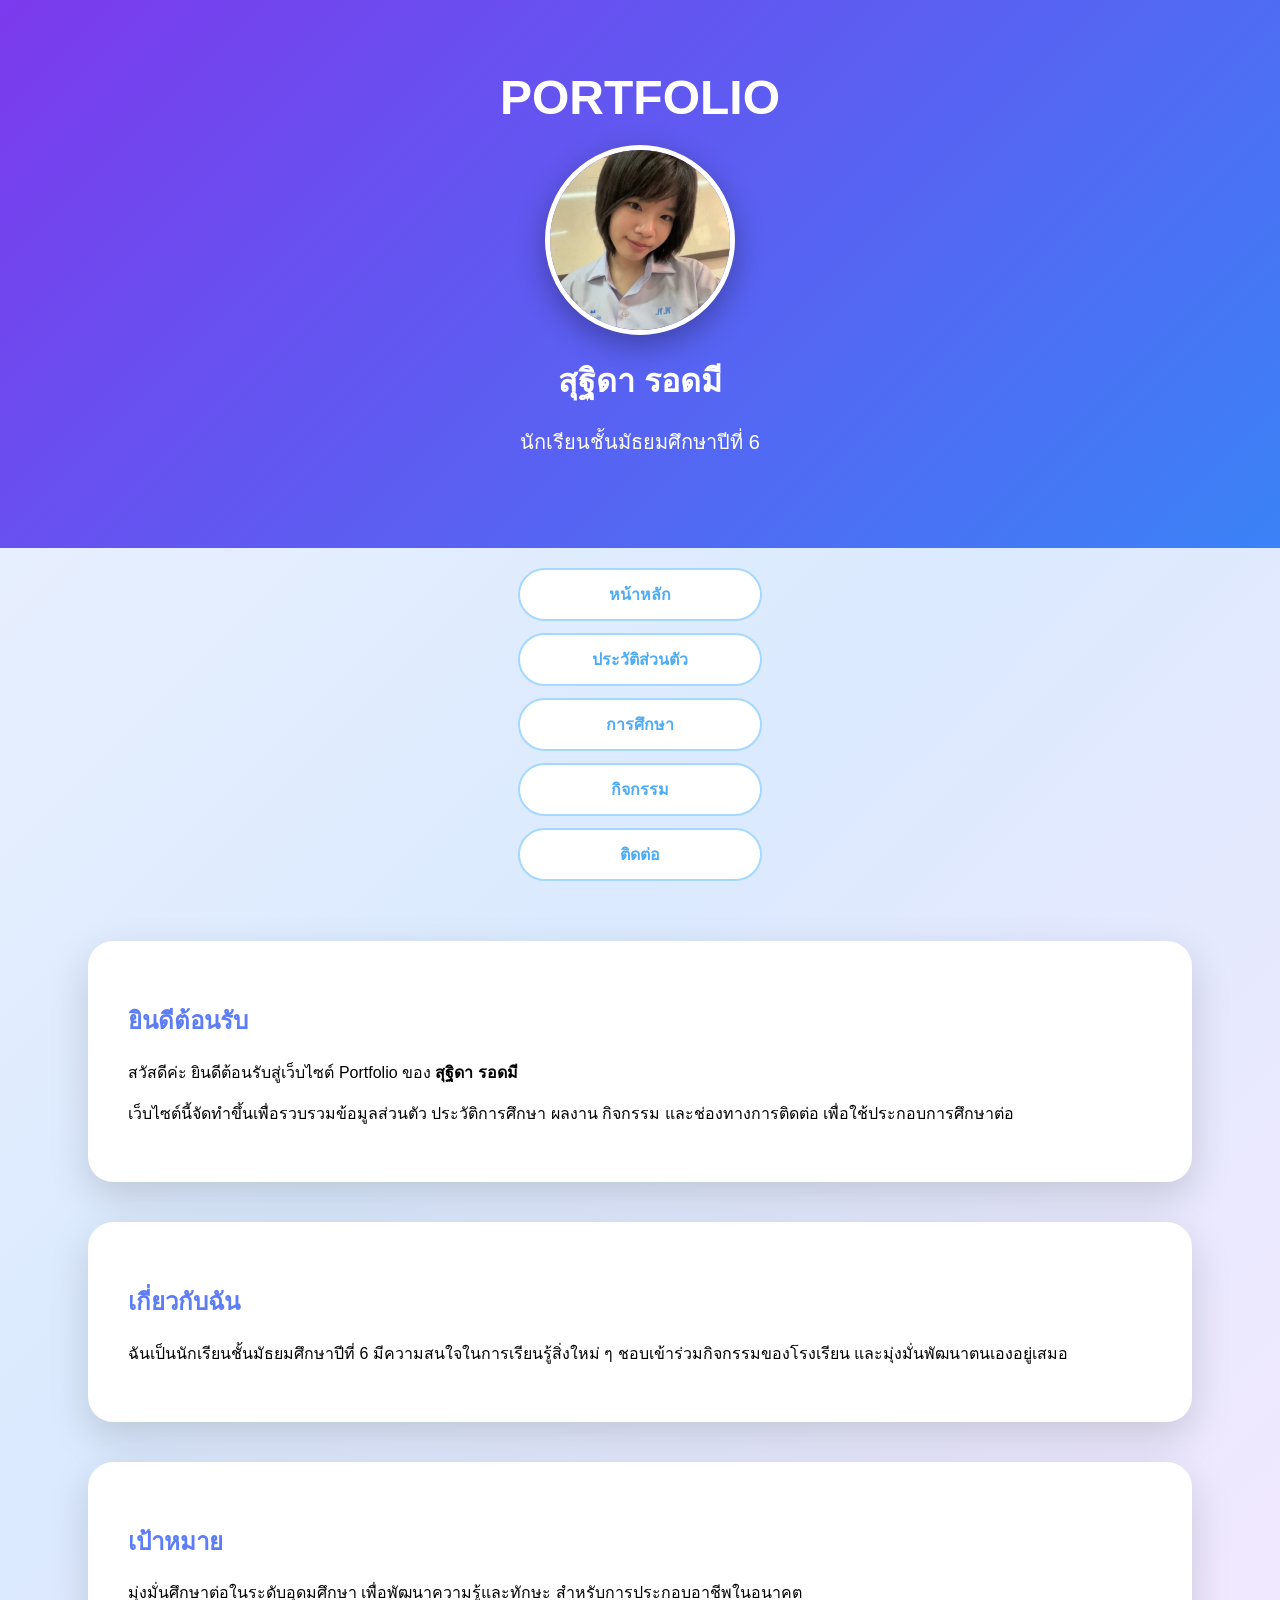
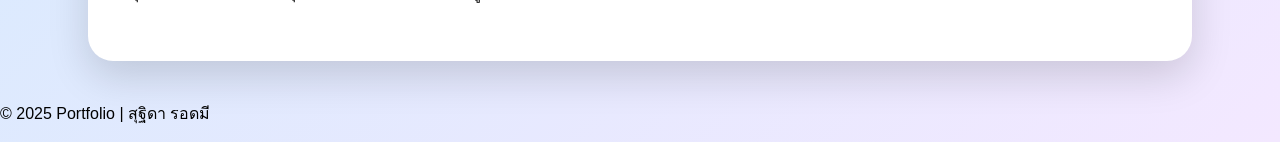
==== index.html @ c350e5d6 "Update index.html" ====
<!DOCTYPE html>
<html>

<head>
    <meta charset="UTF-8">
    <title>Portfolio สุฐิดา รอดมี</title>

  <link rel="preconnect" href="https://fonts.googleapis.com">
    <link rel="preconnect" href="https://fonts.gstatic.com" crossorigin>
    <link href="https://fonts.googleapis.com/css2?family=Sarabun:wght@300;400;600&display=swap" rel="stylesheet">
    
    <link rel="stylesheet" href="style.css">
</head>
    
<body>

<header>
    <h1>PORTFOLIO</h1>

    <img src="images/me.jpe" class="profile" alt="รูปโปรไฟล์">
    <h2>สุฐิดา รอดมี</h2>
    <p>นักเรียนชั้นมัธยมศึกษาปีที่ 6</p>
</header>

<nav>
    <a href="index.html">หน้าหลัก</a>
    <a href="personal.html">ประวัติส่วนตัว</a>
    <a href="education.html">การศึกษา</a>
    <a href="activities.html">กิจกรรม</a>
    <a href="contact.html">ติดต่อ</a>
</nav>

<section class="hero">
    <div>
        <h2>ยินดีต้อนรับ</h2>
        <p>
            สวัสดีค่ะ ยินดีต้อนรับสู่เว็บไซต์ Portfolio ของ
            <strong>สุฐิดา รอดมี</strong>
        </p>
        <p>
            เว็บไซต์นี้จัดทำขึ้นเพื่อรวบรวมข้อมูลส่วนตัว
            ประวัติการศึกษา ผลงาน กิจกรรม และช่องทางการติดต่อ
            เพื่อใช้ประกอบการศึกษาต่อ
        </p>
    </div>
</section>

<section class="hero">
    <div>
        <h2>เกี่ยวกับฉัน</h2>
        <p>
            ฉันเป็นนักเรียนชั้นมัธยมศึกษาปีที่ 6
            มีความสนใจในการเรียนรู้สิ่งใหม่ ๆ
            ชอบเข้าร่วมกิจกรรมของโรงเรียน
            และมุ่งมั่นพัฒนาตนเองอยู่เสมอ
        </p>
    </div>
</section>

<section class="hero">
    <div>
        <h2>เป้าหมาย</h2>
        <p>
            มุ่งมั่นศึกษาต่อในระดับอุดมศึกษา
            เพื่อพัฒนาความรู้และทักษะ
            สำหรับการประกอบอาชีพในอนาคต
        </p>
    </div>
</section>

<footer>
    <p>© 2025 Portfolio | สุฐิดา รอดมี</p>
</footer>

</body>

</html>
---- style.css ----
body {
    margin:0;
    font-family: 'Kanit', sans-serif;
    background:linear-gradient(135deg,#eef2ff,#dbeafe,#f3e8ff);
}

header{
    background:linear-gradient(135deg,#7c3aed,#3b82f6);
    color:white;
    text-align:center;
    padding:70px 20px;
    animation:fadeDown 1s ease;
}

header h1{
    font-size:48px;
    margin:0;
}

header h2{
    font-size:32px;
    margin:15px 0;
}

header p{
    font-size:20px;
}

header h1{
    animation: zoom 1.2s ease;
}

@keyframes zoom{
    from{
        transform:scale(.8);
        opacity:0;
    }
    to{
        transform:scale(1);
        opacity:1;
    }
}

nav {
    background: transparent; 
    padding: 20px;
    display: flex;
    flex-direction: column; 
    align-items: center;    
    gap: 12px;              
    box-shadow: none;       
}

nav a {
    display: block;
    width: 200px;           
    text-align: center;
    padding: 12px 20px;     
    color: #4dabf7;       
    font-weight: bold;
    text-decoration: none;  
    border: 2px solid #a5d8ff; 
    border-radius: 50px;    
    background: white;      
    transition: 0.3s;       
}

nav a:hover {
    color: white;            
    background: #74c0fc;
    border-color: #74c0fc;
    transform: translateY(-3px); 
    box-shadow: 0 5px 15px rgba(116, 192, 252, 0.4);
}

.hero{
    width:80%;
    margin:40px auto;
    background:white;
    padding:40px;
    border-radius:25px;
    box-shadow:0 15px 40px rgba(0,0,0,.15);

    opacity:0;
    animation:fadeUp 1s ease forwards;
    transition:.4s;
}

.hero:hover{
    transform:translateY(-10px);
    box-shadow:0 25px 50px rgba(0,0,0,.2);
}

@keyframes fadeUp{
    from{
        opacity:0;
        transform:translateY(50px);
    }
    to{
        opacity:1;
        transform:translateY(0);
    }
}

.button{
    display:inline-block;
    background:#7c3aed;
    color:white;
    padding:15px 30px;
    border-radius:50px;
    text-decoration:none;
    margin-top:20px;
}
.hero h2{
    color:#5d7df7;
}

/* Animation */
@keyframes fadeDown {
    from {
        opacity: 0;
        transform: translateY(-40px);
    }
    to {
        opacity: 1;
        transform: translateY(0);
    }
}

.profile{
    width:180px;
    height:180px;
    border-radius:50%;
    object-fit:cover;
    border:5px solid white;
    margin:20px auto;
    display:block;
    box-shadow:0 10px 30px rgba(0,0,0,.3);
}

.profile img:hover{
    transform:scale(1.08);
}
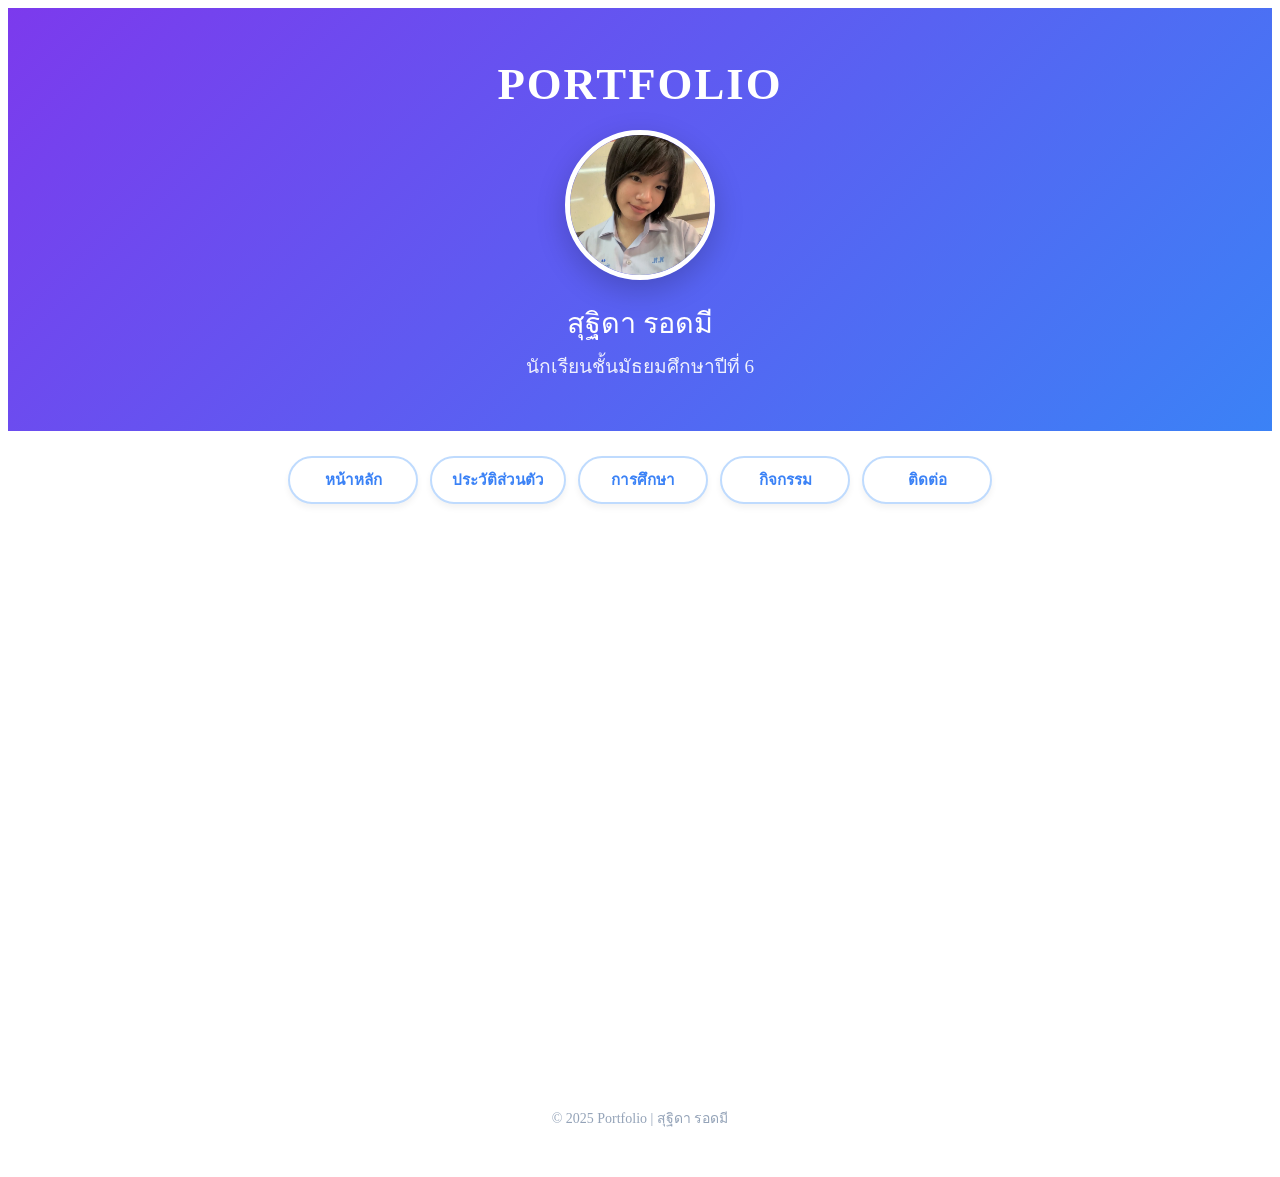
==== commit 10b9e681: "Update index.html" ====
--- a/index.html
+++ b/index.html
@@ -3,7 +3,12 @@
 
 <head>
     <meta charset="UTF-8">
+    <meta name="viewport" content="width=device-width, initial-scale=1.0">
+    
     <title>Portfolio สุฐิดา รอดมี</title>
+    <link rel="stylesheet" href="style.css">
+</head>
+
 
   <link rel="preconnect" href="https://fonts.googleapis.com">
     <link rel="preconnect" href="https://fonts.gstatic.com" crossorigin>
--- a/style.css
+++ b/style.css
@@ -1,143 +1,163 @@
 body {
-    margin:0;
-    font-family: 'Kanit', sans-serif;
-    background:linear-gradient(135deg,#eef2ff,#dbeafe,#f3e8ff);
+* {
+    margin: 0;
+    padding: 0;
+    box-sizing: border-box;
 }
 
-header{
-    background:linear-gradient(135deg,#7c3aed,#3b82f6);
-    color:white;
-    text-align:center;
-    padding:70px 20px;
-    animation:fadeDown 1s ease;
+body {
+    font-family: 'Sarabun', sans-serif;
+    background: linear-gradient(135deg, #eef2ff, #dbeafe, #f3e8ff);
+    color: #2d3748;
+    min-height: 100vh;
 }
 
-header h1{
-    font-size:48px;
-    margin:0;
+header {
+    background: linear-gradient(135deg, #7c3aed, #3b82f6);
+    color: white;
+    text-align: center;
+    padding: 50px 20px;
+    animation: fadeDown 0.8s ease-out;
 }
 
-header h2{
-    font-size:32px;
-    margin:15px 0;
+header h1 {
+    font-size: 2.8rem;
+    font-weight: 600;
+    letter-spacing: 2px;
+    margin: 0;
+    animation: zoom 1s cubic-bezier(0.34, 1.56, 0.64, 1);
 }
 
-header p{
-    font-size:20px;
+header h2 {
+    font-size: 1.8rem;
+    margin: 15px 0 5px 0;
+    font-weight: 400;
 }
 
-header h1{
-    animation: zoom 1.2s ease;
+header p {
+    font-size: 1.2rem;
+    opacity: 0.9;
+    font-weight: 300;
 }
 
-@keyframes zoom{
-    from{
-        transform:scale(.8);
-        opacity:0;
-    }
-    to{
-        transform:scale(1);
-        opacity:1;
-    }
+.profile {
+    width: 150px;
+    height: 150px;
+    border-radius: 50%;
+    object-fit: cover;
+    border: 5px solid white;
+    margin: 20px auto;
+    display: block;
+    box-shadow: 0 10px 30px rgba(0, 0, 0, 0.2);
+    transition: transform 0.4s cubic-bezier(0.34, 1.56, 0.64, 1);
 }
 
+.profile:hover {
+    transform: scale(1.08);
+}
+
+/* เมนูนำทาง: ใช้ flex-wrap เพื่อให้ปุ่มจัดแถวเองอัตโนมัติ */
 nav {
     background: transparent; 
-    padding: 20px;
+    padding: 25px 15px;
     display: flex;
-    flex-direction: column; 
-    align-items: center;    
+    flex-direction: row;     
+    justify-content: center;
+    flex-wrap: wrap; 
     gap: 12px;              
-    box-shadow: none;       
 }
 
 nav a {
-    display: block;
-    width: 200px;           
+    display: inline-block;
+    min-width: 130px;
     text-align: center;
-    padding: 12px 20px;     
-    color: #4dabf7;       
+    padding: 10px 20px;     
+    color: #3b82f6;       
     font-weight: bold;
     text-decoration: none;  
-    border: 2px solid #a5d8ff; 
+    border: 2px solid #bfdbfe; 
     border-radius: 50px;    
     background: white;      
-    transition: 0.3s;       
+    transition: all 0.3s ease;
+    box-shadow: 0 4px 6px rgba(0, 0, 0, 0.05);
+    font-size: 0.95rem;
 }
 
 nav a:hover {
     color: white;            
-    background: #74c0fc;
-    border-color: #74c0fc;
+    background: #3b82f6;
+    border-color: #3b82f6;
     transform: translateY(-3px); 
-    box-shadow: 0 5px 15px rgba(116, 192, 252, 0.4);
+    box-shadow: 0 8px 20px rgba(59, 130, 246, 0.3);
 }
 
-.hero{
-    width:80%;
-    margin:40px auto;
-    background:white;
-    padding:40px;
-    border-radius:25px;
-    box-shadow:0 15px 40px rgba(0,0,0,.15);
-
-    opacity:0;
-    animation:fadeUp 1s ease forwards;
-    transition:.4s;
+.main-content {
+    width: 100%;
+    max-width: 800px;
+    margin: 0 auto;
+    padding: 0 20px;
 }
 
-.hero:hover{
-    transform:translateY(-10px);
-    box-shadow:0 25px 50px rgba(0,0,0,.2);
+.hero {
+    background: white;
+    padding: 35px;
+    border-radius: 22px;
+    box-shadow: 0 10px 35px rgba(0, 0, 0, 0.06);
+    margin-bottom: 25px;
+    border-left: 5px solid #3b82f6;
+    
+    opacity: 0;
+    animation: fadeUpModern 0.8s cubic-bezier(0.25, 1, 0.5, 1) forwards;
+    transition: transform 0.4s ease, box-shadow 0.4s ease;
 }
 
-@keyframes fadeUp{
-    from{
-        opacity:0;
-        transform:translateY(50px);
-    }
-    to{
-        opacity:1;
-        transform:translateY(0);
-    }
+.hero:hover {
+    transform: translateY(-6px);
+    box-shadow: 0 18px 35px rgba(0, 0, 0, 0.1);
 }
 
-.button{
-    display:inline-block;
-    background:#7c3aed;
-    color:white;
-    padding:15px 30px;
-    border-radius:50px;
-    text-decoration:none;
-    margin-top:20px;
-}
-.hero h2{
-    color:#5d7df7;
+.hero h2 {
+    color: #4f46e5;
+    margin-bottom: 12px;
+    font-size: 1.4rem;
 }
 
-/* Animation */
-@keyframes fadeDown {
-    from {
-        opacity: 0;
-        transform: translateY(-40px);
-    }
-    to {
-        opacity: 1;
-        transform: translateY(0);
-    }
+.hero p {
+    color: #4a5568;
+    line-height: 1.7;
+    font-size: 1rem;
 }
 
-.profile{
-    width:180px;
-    height:180px;
-    border-radius:50%;
-    object-fit:cover;
-    border:5px solid white;
-    margin:20px auto;
-    display:block;
-    box-shadow:0 10px 30px rgba(0,0,0,.3);
+footer {
+    text-align: center;
+    padding: 40px 20px;
+    color: #94a3b8;
+    font-size: 14px;
 }
 
-.profile img:hover{
-    transform:scale(1.08);
+/* ปรับแต่งหน้าจอมือถือให้แสดงผลเมนูแถวละ 2 ปุ่ม */
+@media screen and (max-width: 600px) {
+    header h1 { font-size: 2.2rem; }
+    header h2 { font-size: 1.4rem; }
+    .profile { width: 120px; height: 120px; }
+    nav a {
+        flex: 1 1 40%; 
+        font-size: 0.9rem;
+        padding: 8px 5px;
+    }
+    .hero { padding: 25px 20px; }
 }
+
+/* Animations */
+@keyframes zoom {
+    from { transform: scale(0.85); opacity: 0; }
+    to { transform: scale(1); opacity: 1; }
+}
+@keyframes fadeDown {
+    from { opacity: 0; transform: translateY(-25px); }
+    to { opacity: 1; transform: translateY(0); }
+}
+@keyframes fadeUpModern {
+    from { opacity: 0; transform: translateY(25px); }
+    to { opacity: 1; transform: translateY(0); }
+}
--- a/style.css
+++ b/style.css
@@ -1,143 +1,163 @@
 body {
-    margin:0;
-    font-family: 'Kanit', sans-serif;
-    background:linear-gradient(135deg,#eef2ff,#dbeafe,#f3e8ff);
+* {
+    margin: 0;
+    padding: 0;
+    box-sizing: border-box;
 }
 
-header{
-    background:linear-gradient(135deg,#7c3aed,#3b82f6);
-    color:white;
-    text-align:center;
-    padding:70px 20px;
-    animation:fadeDown 1s ease;
+body {
+    font-family: 'Sarabun', sans-serif;
+    background: linear-gradient(135deg, #eef2ff, #dbeafe, #f3e8ff);
+    color: #2d3748;
+    min-height: 100vh;
 }
 
-header h1{
-    font-size:48px;
-    margin:0;
+header {
+    background: linear-gradient(135deg, #7c3aed, #3b82f6);
+    color: white;
+    text-align: center;
+    padding: 50px 20px;
+    animation: fadeDown 0.8s ease-out;
 }
 
-header h2{
-    font-size:32px;
-    margin:15px 0;
+header h1 {
+    font-size: 2.8rem;
+    font-weight: 600;
+    letter-spacing: 2px;
+    margin: 0;
+    animation: zoom 1s cubic-bezier(0.34, 1.56, 0.64, 1);
 }
 
-header p{
-    font-size:20px;
+header h2 {
+    font-size: 1.8rem;
+    margin: 15px 0 5px 0;
+    font-weight: 400;
 }
 
-header h1{
-    animation: zoom 1.2s ease;
+header p {
+    font-size: 1.2rem;
+    opacity: 0.9;
+    font-weight: 300;
 }
 
-@keyframes zoom{
-    from{
-        transform:scale(.8);
-        opacity:0;
-    }
-    to{
-        transform:scale(1);
-        opacity:1;
-    }
+.profile {
+    width: 150px;
+    height: 150px;
+    border-radius: 50%;
+    object-fit: cover;
+    border: 5px solid white;
+    margin: 20px auto;
+    display: block;
+    box-shadow: 0 10px 30px rgba(0, 0, 0, 0.2);
+    transition: transform 0.4s cubic-bezier(0.34, 1.56, 0.64, 1);
 }
 
+.profile:hover {
+    transform: scale(1.08);
+}
+
+/* เมนูนำทาง: ใช้ flex-wrap เพื่อให้ปุ่มจัดแถวเองอัตโนมัติ */
 nav {
     background: transparent; 
-    padding: 20px;
+    padding: 25px 15px;
     display: flex;
-    flex-direction: column; 
-    align-items: center;    
+    flex-direction: row;     
+    justify-content: center;
+    flex-wrap: wrap; 
     gap: 12px;              
-    box-shadow: none;       
 }
 
 nav a {
-    display: block;
-    width: 200px;           
+    display: inline-block;
+    min-width: 130px;
     text-align: center;
-    padding: 12px 20px;     
-    color: #4dabf7;       
+    padding: 10px 20px;     
+    color: #3b82f6;       
     font-weight: bold;
     text-decoration: none;  
-    border: 2px solid #a5d8ff; 
+    border: 2px solid #bfdbfe; 
     border-radius: 50px;    
     background: white;      
-    transition: 0.3s;       
+    transition: all 0.3s ease;
+    box-shadow: 0 4px 6px rgba(0, 0, 0, 0.05);
+    font-size: 0.95rem;
 }
 
 nav a:hover {
     color: white;            
-    background: #74c0fc;
-    border-color: #74c0fc;
+    background: #3b82f6;
+    border-color: #3b82f6;
     transform: translateY(-3px); 
-    box-shadow: 0 5px 15px rgba(116, 192, 252, 0.4);
+    box-shadow: 0 8px 20px rgba(59, 130, 246, 0.3);
 }
 
-.hero{
-    width:80%;
-    margin:40px auto;
-    background:white;
-    padding:40px;
-    border-radius:25px;
-    box-shadow:0 15px 40px rgba(0,0,0,.15);
-
-    opacity:0;
-    animation:fadeUp 1s ease forwards;
-    transition:.4s;
+.main-content {
+    width: 100%;
+    max-width: 800px;
+    margin: 0 auto;
+    padding: 0 20px;
 }
 
-.hero:hover{
-    transform:translateY(-10px);
-    box-shadow:0 25px 50px rgba(0,0,0,.2);
+.hero {
+    background: white;
+    padding: 35px;
+    border-radius: 22px;
+    box-shadow: 0 10px 35px rgba(0, 0, 0, 0.06);
+    margin-bottom: 25px;
+    border-left: 5px solid #3b82f6;
+    
+    opacity: 0;
+    animation: fadeUpModern 0.8s cubic-bezier(0.25, 1, 0.5, 1) forwards;
+    transition: transform 0.4s ease, box-shadow 0.4s ease;
 }
 
-@keyframes fadeUp{
-    from{
-        opacity:0;
-        transform:translateY(50px);
-    }
-    to{
-        opacity:1;
-        transform:translateY(0);
-    }
+.hero:hover {
+    transform: translateY(-6px);
+    box-shadow: 0 18px 35px rgba(0, 0, 0, 0.1);
 }
 
-.button{
-    display:inline-block;
-    background:#7c3aed;
-    color:white;
-    padding:15px 30px;
-    border-radius:50px;
-    text-decoration:none;
-    margin-top:20px;
-}
-.hero h2{
-    color:#5d7df7;
+.hero h2 {
+    color: #4f46e5;
+    margin-bottom: 12px;
+    font-size: 1.4rem;
 }
 
-/* Animation */
-@keyframes fadeDown {
-    from {
-        opacity: 0;
-        transform: translateY(-40px);
-    }
-    to {
-        opacity: 1;
-        transform: translateY(0);
-    }
+.hero p {
+    color: #4a5568;
+    line-height: 1.7;
+    font-size: 1rem;
 }
 
-.profile{
-    width:180px;
-    height:180px;
-    border-radius:50%;
-    object-fit:cover;
-    border:5px solid white;
-    margin:20px auto;
-    display:block;
-    box-shadow:0 10px 30px rgba(0,0,0,.3);
+footer {
+    text-align: center;
+    padding: 40px 20px;
+    color: #94a3b8;
+    font-size: 14px;
 }
 
-.profile img:hover{
-    transform:scale(1.08);
+/* ปรับแต่งหน้าจอมือถือให้แสดงผลเมนูแถวละ 2 ปุ่ม */
+@media screen and (max-width: 600px) {
+    header h1 { font-size: 2.2rem; }
+    header h2 { font-size: 1.4rem; }
+    .profile { width: 120px; height: 120px; }
+    nav a {
+        flex: 1 1 40%; 
+        font-size: 0.9rem;
+        padding: 8px 5px;
+    }
+    .hero { padding: 25px 20px; }
 }
+
+/* Animations */
+@keyframes zoom {
+    from { transform: scale(0.85); opacity: 0; }
+    to { transform: scale(1); opacity: 1; }
+}
+@keyframes fadeDown {
+    from { opacity: 0; transform: translateY(-25px); }
+    to { opacity: 1; transform: translateY(0); }
+}
+@keyframes fadeUpModern {
+    from { opacity: 0; transform: translateY(25px); }
+    to { opacity: 1; transform: translateY(0); }
+}
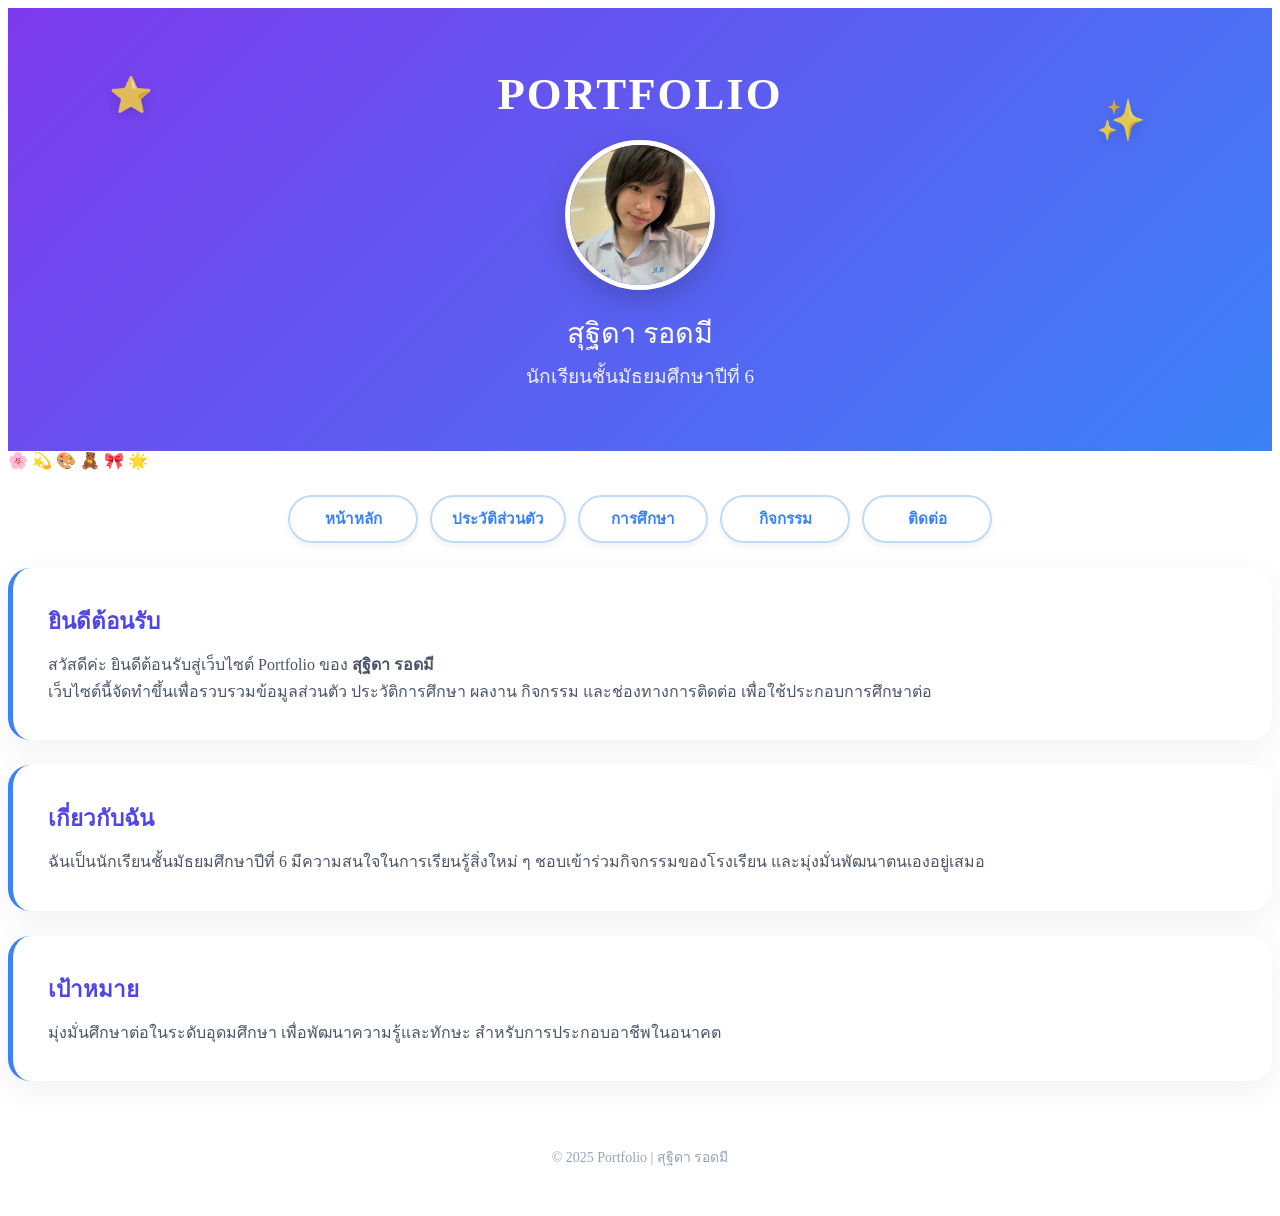
==== commit c1bd1c45: "Update index.html" ====
--- a/index.html
+++ b/index.html
@@ -26,6 +26,15 @@
     <h2>สุฐิดา รอดมี</h2>
     <p>นักเรียนชั้นมัธยมศึกษาปีที่ 6</p>
 </header>
+    
+    <span class="sticker st-1">🌸</span>
+    <span class="sticker st-2">💫</span>
+    <span class="sticker st-3">🎨</span>
+    <span class="sticker st-4">🧸</span>
+    <span class="sticker st-5">🎀</span>
+    <span class="sticker st-6">🌟</span>
+</header>
+
 
 <nav>
     <a href="index.html">หน้าหลัก</a>
--- a/style.css
+++ b/style.css
@@ -1,4 +1,7 @@
 body {
+/* ======================================================= */
+/* 1. ล้างค่าเริ่มต้นและตั้งค่าพื้นฐาน (RESET & BODY)       */
+/* ======================================================= */
 * {
     margin: 0;
     padding: 0;
@@ -12,19 +15,63 @@
     min-height: 100vh;
 }
 
+/* ======================================================= */
+/* 2. ส่วนหัวแบนเนอร์ พร้อมตกแต่งสติกเกอร์ดุ๊กดิ๊ก (HEADER)    */
+/* ======================================================= */
 header {
     background: linear-gradient(135deg, #7c3aed, #3b82f6);
     color: white;
     text-align: center;
-    padding: 50px 20px;
+    padding: 60px 20px;
+    position: relative; /* เพื่อให้สติกเกอร์อ้างอิงตำแหน่งได้ */
+    overflow: hidden;   /* ซ่อนส่วนที่ล้นออกนอกแบนเนอร์ */
     animation: fadeDown 0.8s ease-out;
 }
 
+/* --- สติกเกอร์ชิ้นที่ 1 (ดาวสีเหลืองซ้ายบน) --- */
+header::before {
+    content: "⭐";
+    position: absolute;
+    font-size: 2.2rem;
+    left: 8%;
+    top: 15%;
+    opacity: 0.8;
+    filter: drop-shadow(0 4px 6px rgba(0,0,0,0.15));
+    animation: floatSticker1 3.5s ease-in-out infinite alternate;
+}
+
+/* --- สติกเกอร์ชิ้นที่ 2 (วิ้งค์ ๆ ขวาบน) --- */
+header::after {
+    content: "✨";
+    position: absolute;
+    font-size: 2.5rem;
+    right: 10%;
+    top: 20%;
+    opacity: 0.85;
+    filter: drop-shadow(0 4px 6px rgba(0,0,0,0.15));
+    animation: floatSticker2 4s ease-in-out infinite alternate-reverse;
+}
+
+/* แอนิเมชันให้สติกเกอร์ตัวที่ 1 หมุนและลอยเบา ๆ */
+@keyframes floatSticker1 {
+    from { transform: translateY(0) rotate(0deg) scale(1); }
+    to { transform: translateY(-12px) rotate(15deg) scale(1.15); }
+}
+
+/* แอนิเมชันให้สติกเกอร์ตัวที่ 2 เอียงและขยับขึ้นลง */
+@keyframes floatSticker2 {
+    from { transform: translateY(0) rotate(0deg) scale(1.1); }
+    to { transform: translateY(-15px) rotate(-15deg) scale(0.95); }
+}
+
+/* ข้อความในแบนเนอร์ */
 header h1 {
     font-size: 2.8rem;
     font-weight: 600;
     letter-spacing: 2px;
     margin: 0;
+    position: relative;
+    z-index: 1;
     animation: zoom 1s cubic-bezier(0.34, 1.56, 0.64, 1);
 }
 
@@ -32,14 +79,19 @@
     font-size: 1.8rem;
     margin: 15px 0 5px 0;
     font-weight: 400;
+    position: relative;
+    z-index: 1;
 }
 
 header p {
     font-size: 1.2rem;
     opacity: 0.9;
     font-weight: 300;
-}
-
+    position: relative;
+    z-index: 1;
+}
+
+/* รูปโปรไฟล์วงกลม เด้งตอนเมาส์ชี้ */
 .profile {
     width: 150px;
     height: 150px;
@@ -49,6 +101,8 @@
     margin: 20px auto;
     display: block;
     box-shadow: 0 10px 30px rgba(0, 0, 0, 0.2);
+    position: relative;
+    z-index: 2; /* ให้อยู่เหนือก้อนสติกเกอร์ */
     transition: transform 0.4s cubic-bezier(0.34, 1.56, 0.64, 1);
 }
 
@@ -56,7 +110,9 @@
     transform: scale(1.08);
 }
 
-/* เมนูนำทาง: ใช้ flex-wrap เพื่อให้ปุ่มจัดแถวเองอัตโนมัติ */
+/* ======================================================= */
+/* 3. เมนูนำทาง ปรับตามหน้าจออัตโนมัติ (NAVIGATION)        */
+/* ======================================================= */
 nav {
     background: transparent; 
     padding: 25px 15px;
@@ -91,6 +147,9 @@
     box-shadow: 0 8px 20px rgba(59, 130, 246, 0.3);
 }
 
+/* ======================================================= */
+/* 4. ส่วนเนื้อหาและกล่องข้อความ (MAIN CONTENT & HERO)     */
+/* ======================================================= */
 .main-content {
     width: 100%;
     max-width: 800px;
@@ -104,10 +163,10 @@
     border-radius: 22px;
     box-shadow: 0 10px 35px rgba(0, 0, 0, 0.06);
     margin-bottom: 25px;
-    border-left: 5px solid #3b82f6;
-    
-    opacity: 0;
-    animation: fadeUpModern 0.8s cubic-bezier(0.25, 1, 0.5, 1) forwards;
+    border-left: 5px solid #3b82f6; /* เพิ่มเส้นสีฟ้าด้านซ้ายให้ดูโมเดิร์น */
+    
+    /* แอนิเมชันแบบสไลด์ขึ้นทันที ไม่บั๊กจอมืดชัวร์ */
+    animation: slideUpShow 0.8s cubic-bezier(0.25, 1, 0.5, 1); 
     transition: transform 0.4s ease, box-shadow 0.4s ease;
 }
 
@@ -128,6 +187,7 @@
     font-size: 1rem;
 }
 
+/* ส่วนท้ายสุดของเว็บ */
 footer {
     text-align: center;
     padding: 40px 20px;
@@ -135,29 +195,42 @@
     font-size: 14px;
 }
 
-/* ปรับแต่งหน้าจอมือถือให้แสดงผลเมนูแถวละ 2 ปุ่ม */
+/* ======================================================= */
+/* 5. ปรับหน้าจอสำหรับโทรศัพท์มือถือ (RESPONSIVE MOBILE)       */
+/* ======================================================= */
 @media screen and (max-width: 600px) {
     header h1 { font-size: 2.2rem; }
     header h2 { font-size: 1.4rem; }
+    
+    /* ย่อขนาดสติกเกอร์ลงบนมือถือเพื่อไม่ให้บังตัวหนังสือ */
+    header::before { font-size: 1.6rem; left: 5%; }
+    header::after { font-size: 1.8rem; right: 5%; }
+    
     .profile { width: 120px; height: 120px; }
+    
     nav a {
-        flex: 1 1 40%; 
+        flex: 1 1 40%; /* จัดเรียงเมนูกระจายเป็นแถวละ 2 ปุ่มสวยงาม */
         font-size: 0.9rem;
         padding: 8px 5px;
     }
+    
     .hero { padding: 25px 20px; }
 }
 
-/* Animations */
+/* ======================================================= */
+/* 6. ระบบแอนิเมชันเคลื่อนไหว (KEYFRAMES)                   */
+/* ======================================================= */
 @keyframes zoom {
     from { transform: scale(0.85); opacity: 0; }
     to { transform: scale(1); opacity: 1; }
 }
+
 @keyframes fadeDown {
     from { opacity: 0; transform: translateY(-25px); }
     to { opacity: 1; transform: translateY(0); }
 }
-@keyframes fadeUpModern {
-    from { opacity: 0; transform: translateY(25px); }
-    to { opacity: 1; transform: translateY(0); }
-}
+
+@keyframes slideUpShow {
+    from { transform: translateY(30px); }
+    to { transform: translateY(0); }
+}
--- a/style.css
+++ b/style.css
@@ -1,4 +1,7 @@
 body {
+/* ======================================================= */
+/* 1. ล้างค่าเริ่มต้นและตั้งค่าพื้นฐาน (RESET & BODY)       */
+/* ======================================================= */
 * {
     margin: 0;
     padding: 0;
@@ -12,19 +15,63 @@
     min-height: 100vh;
 }
 
+/* ======================================================= */
+/* 2. ส่วนหัวแบนเนอร์ พร้อมตกแต่งสติกเกอร์ดุ๊กดิ๊ก (HEADER)    */
+/* ======================================================= */
 header {
     background: linear-gradient(135deg, #7c3aed, #3b82f6);
     color: white;
     text-align: center;
-    padding: 50px 20px;
+    padding: 60px 20px;
+    position: relative; /* เพื่อให้สติกเกอร์อ้างอิงตำแหน่งได้ */
+    overflow: hidden;   /* ซ่อนส่วนที่ล้นออกนอกแบนเนอร์ */
     animation: fadeDown 0.8s ease-out;
 }
 
+/* --- สติกเกอร์ชิ้นที่ 1 (ดาวสีเหลืองซ้ายบน) --- */
+header::before {
+    content: "⭐";
+    position: absolute;
+    font-size: 2.2rem;
+    left: 8%;
+    top: 15%;
+    opacity: 0.8;
+    filter: drop-shadow(0 4px 6px rgba(0,0,0,0.15));
+    animation: floatSticker1 3.5s ease-in-out infinite alternate;
+}
+
+/* --- สติกเกอร์ชิ้นที่ 2 (วิ้งค์ ๆ ขวาบน) --- */
+header::after {
+    content: "✨";
+    position: absolute;
+    font-size: 2.5rem;
+    right: 10%;
+    top: 20%;
+    opacity: 0.85;
+    filter: drop-shadow(0 4px 6px rgba(0,0,0,0.15));
+    animation: floatSticker2 4s ease-in-out infinite alternate-reverse;
+}
+
+/* แอนิเมชันให้สติกเกอร์ตัวที่ 1 หมุนและลอยเบา ๆ */
+@keyframes floatSticker1 {
+    from { transform: translateY(0) rotate(0deg) scale(1); }
+    to { transform: translateY(-12px) rotate(15deg) scale(1.15); }
+}
+
+/* แอนิเมชันให้สติกเกอร์ตัวที่ 2 เอียงและขยับขึ้นลง */
+@keyframes floatSticker2 {
+    from { transform: translateY(0) rotate(0deg) scale(1.1); }
+    to { transform: translateY(-15px) rotate(-15deg) scale(0.95); }
+}
+
+/* ข้อความในแบนเนอร์ */
 header h1 {
     font-size: 2.8rem;
     font-weight: 600;
     letter-spacing: 2px;
     margin: 0;
+    position: relative;
+    z-index: 1;
     animation: zoom 1s cubic-bezier(0.34, 1.56, 0.64, 1);
 }
 
@@ -32,14 +79,19 @@
     font-size: 1.8rem;
     margin: 15px 0 5px 0;
     font-weight: 400;
+    position: relative;
+    z-index: 1;
 }
 
 header p {
     font-size: 1.2rem;
     opacity: 0.9;
     font-weight: 300;
-}
-
+    position: relative;
+    z-index: 1;
+}
+
+/* รูปโปรไฟล์วงกลม เด้งตอนเมาส์ชี้ */
 .profile {
     width: 150px;
     height: 150px;
@@ -49,6 +101,8 @@
     margin: 20px auto;
     display: block;
     box-shadow: 0 10px 30px rgba(0, 0, 0, 0.2);
+    position: relative;
+    z-index: 2; /* ให้อยู่เหนือก้อนสติกเกอร์ */
     transition: transform 0.4s cubic-bezier(0.34, 1.56, 0.64, 1);
 }
 
@@ -56,7 +110,9 @@
     transform: scale(1.08);
 }
 
-/* เมนูนำทาง: ใช้ flex-wrap เพื่อให้ปุ่มจัดแถวเองอัตโนมัติ */
+/* ======================================================= */
+/* 3. เมนูนำทาง ปรับตามหน้าจออัตโนมัติ (NAVIGATION)        */
+/* ======================================================= */
 nav {
     background: transparent; 
     padding: 25px 15px;
@@ -91,6 +147,9 @@
     box-shadow: 0 8px 20px rgba(59, 130, 246, 0.3);
 }
 
+/* ======================================================= */
+/* 4. ส่วนเนื้อหาและกล่องข้อความ (MAIN CONTENT & HERO)     */
+/* ======================================================= */
 .main-content {
     width: 100%;
     max-width: 800px;
@@ -104,10 +163,10 @@
     border-radius: 22px;
     box-shadow: 0 10px 35px rgba(0, 0, 0, 0.06);
     margin-bottom: 25px;
-    border-left: 5px solid #3b82f6;
-    
-    opacity: 0;
-    animation: fadeUpModern 0.8s cubic-bezier(0.25, 1, 0.5, 1) forwards;
+    border-left: 5px solid #3b82f6; /* เพิ่มเส้นสีฟ้าด้านซ้ายให้ดูโมเดิร์น */
+    
+    /* แอนิเมชันแบบสไลด์ขึ้นทันที ไม่บั๊กจอมืดชัวร์ */
+    animation: slideUpShow 0.8s cubic-bezier(0.25, 1, 0.5, 1); 
     transition: transform 0.4s ease, box-shadow 0.4s ease;
 }
 
@@ -128,6 +187,7 @@
     font-size: 1rem;
 }
 
+/* ส่วนท้ายสุดของเว็บ */
 footer {
     text-align: center;
     padding: 40px 20px;
@@ -135,29 +195,42 @@
     font-size: 14px;
 }
 
-/* ปรับแต่งหน้าจอมือถือให้แสดงผลเมนูแถวละ 2 ปุ่ม */
+/* ======================================================= */
+/* 5. ปรับหน้าจอสำหรับโทรศัพท์มือถือ (RESPONSIVE MOBILE)       */
+/* ======================================================= */
 @media screen and (max-width: 600px) {
     header h1 { font-size: 2.2rem; }
     header h2 { font-size: 1.4rem; }
+    
+    /* ย่อขนาดสติกเกอร์ลงบนมือถือเพื่อไม่ให้บังตัวหนังสือ */
+    header::before { font-size: 1.6rem; left: 5%; }
+    header::after { font-size: 1.8rem; right: 5%; }
+    
     .profile { width: 120px; height: 120px; }
+    
     nav a {
-        flex: 1 1 40%; 
+        flex: 1 1 40%; /* จัดเรียงเมนูกระจายเป็นแถวละ 2 ปุ่มสวยงาม */
         font-size: 0.9rem;
         padding: 8px 5px;
     }
+    
     .hero { padding: 25px 20px; }
 }
 
-/* Animations */
+/* ======================================================= */
+/* 6. ระบบแอนิเมชันเคลื่อนไหว (KEYFRAMES)                   */
+/* ======================================================= */
 @keyframes zoom {
     from { transform: scale(0.85); opacity: 0; }
     to { transform: scale(1); opacity: 1; }
 }
+
 @keyframes fadeDown {
     from { opacity: 0; transform: translateY(-25px); }
     to { opacity: 1; transform: translateY(0); }
 }
-@keyframes fadeUpModern {
-    from { opacity: 0; transform: translateY(25px); }
-    to { opacity: 1; transform: translateY(0); }
-}
+
+@keyframes slideUpShow {
+    from { transform: translateY(30px); }
+    to { transform: translateY(0); }
+}
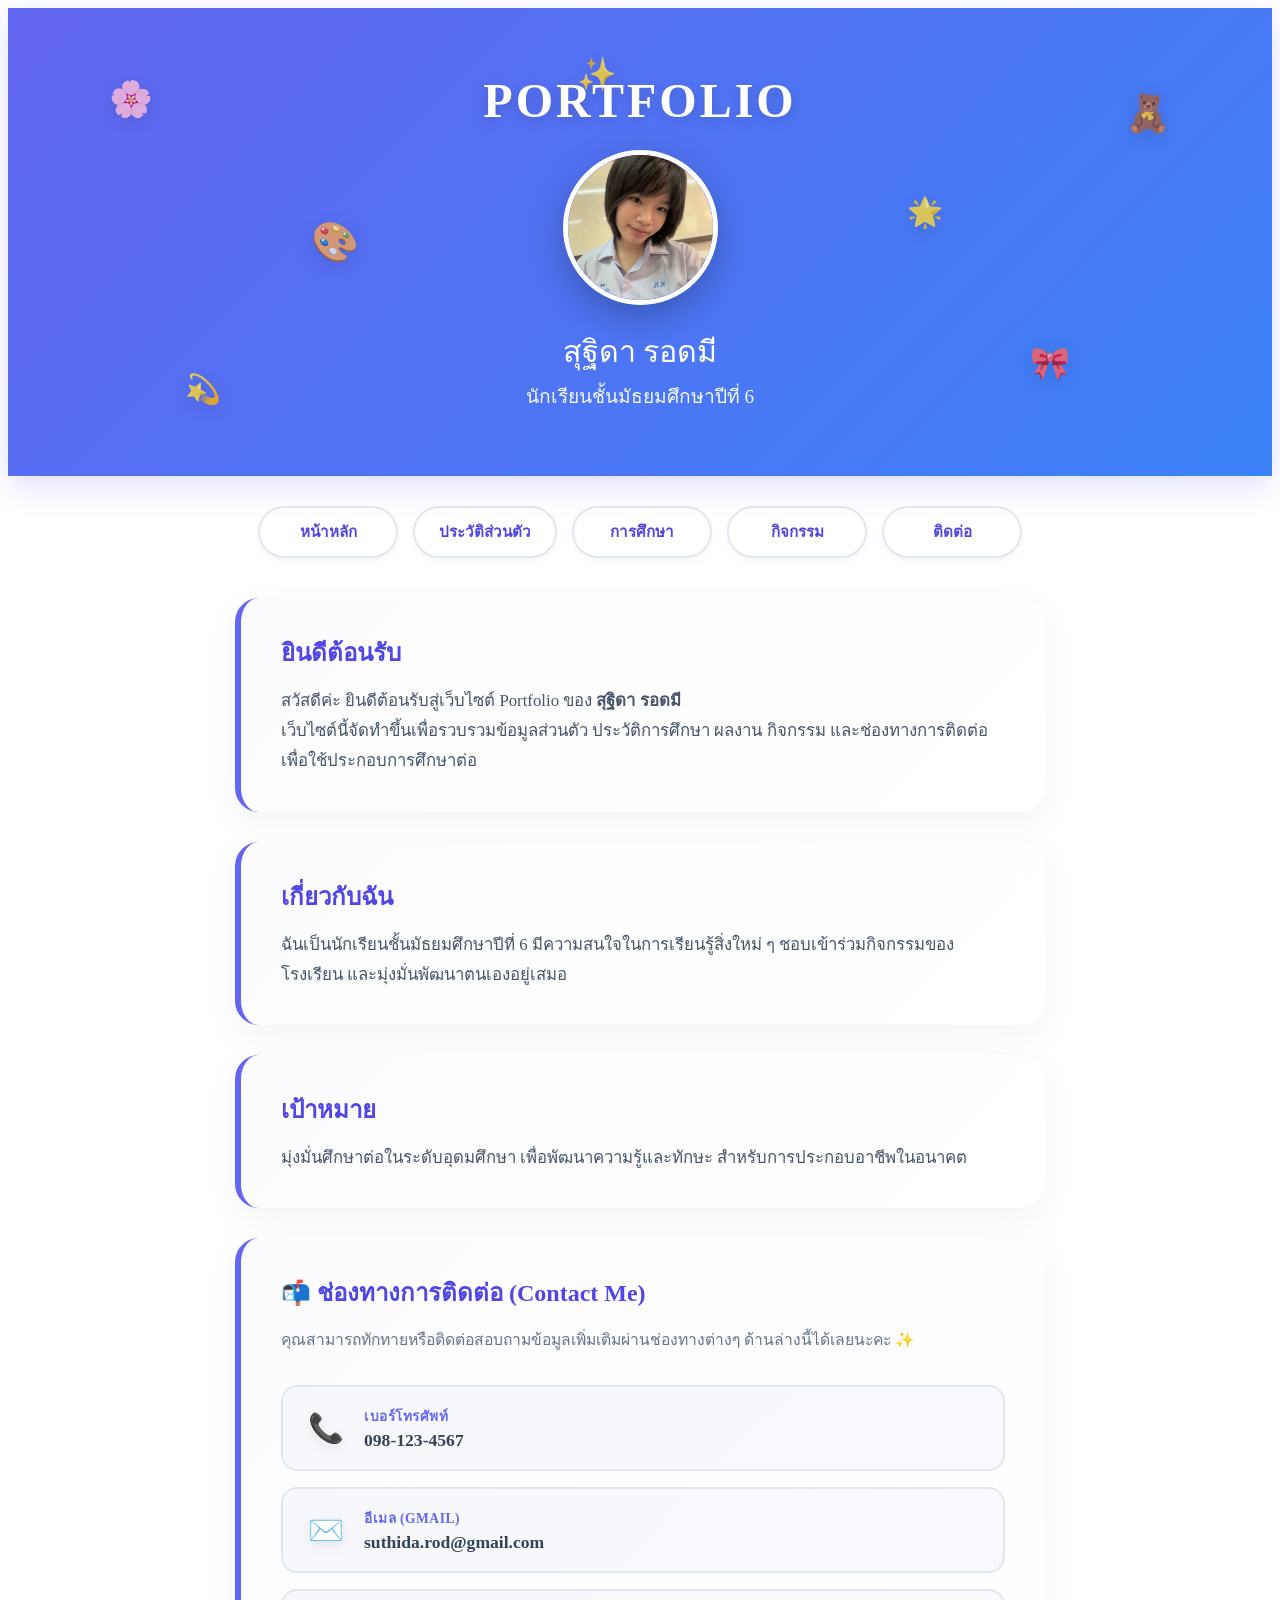
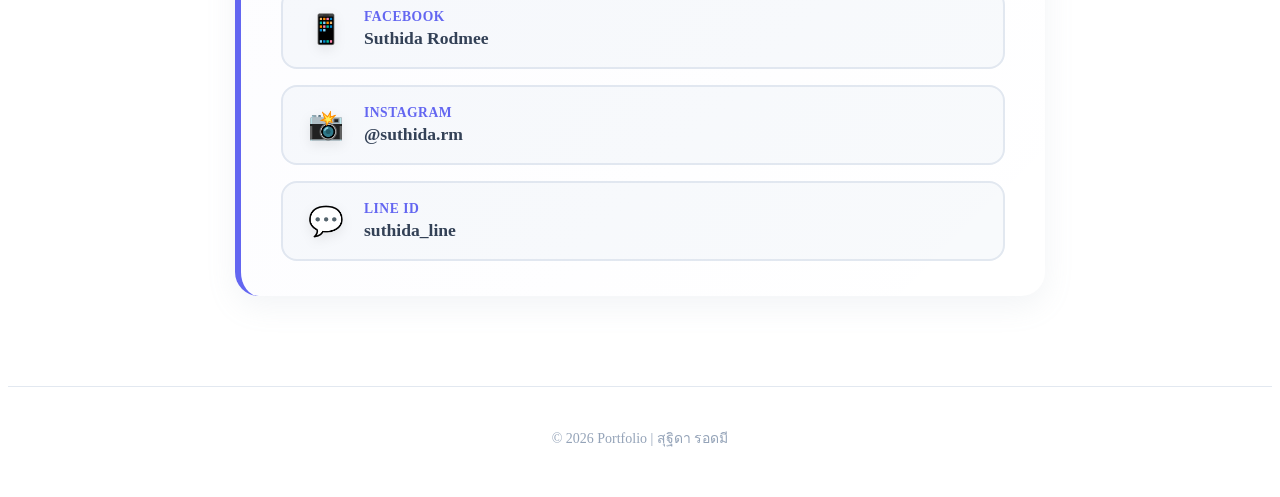
==== commit 438363dd: "Update index.html" ====
--- a/index.html
+++ b/index.html
@@ -1,19 +1,15 @@
 <!DOCTYPE html>
-<html>
+<html lang="th">
 
 <head>
     <meta charset="UTF-8">
     <meta name="viewport" content="width=device-width, initial-scale=1.0">
+    <title>Portfolio สุฐิดา รอดมี</title>
     
-    <title>Portfolio สุฐิดา รอดมี</title>
-    <link rel="stylesheet" href="style.css">
-</head>
-
-
-  <link rel="preconnect" href="https://fonts.googleapis.com">
+    <!-- ฟอนต์ Sarabun และไฟล์ Style -->
+    <link rel="preconnect" href="https://fonts.googleapis.com">
     <link rel="preconnect" href="https://fonts.gstatic.com" crossorigin>
     <link href="https://fonts.googleapis.com/css2?family=Sarabun:wght@300;400;600&display=swap" rel="stylesheet">
-    
     <link rel="stylesheet" href="style.css">
 </head>
     
@@ -21,71 +17,136 @@
 
 <header>
     <h1>PORTFOLIO</h1>
-
+    <!-- บีมใช้ที่อยู่รูปภาพ images/me.jpe ตามเดิมของคุณเลยนะคะ -->
     <img src="images/me.jpe" class="profile" alt="รูปโปรไฟล์">
     <h2>สุฐิดา รอดมี</h2>
     <p>นักเรียนชั้นมัธยมศึกษาปีที่ 6</p>
-</header>
-    
+
+    <!-- 🌟 กลุ่มสติกเกอร์ดุ๊กดิ๊กกระจายตัวรอบแบนเนอร์ -->
     <span class="sticker st-1">🌸</span>
     <span class="sticker st-2">💫</span>
     <span class="sticker st-3">🎨</span>
     <span class="sticker st-4">🧸</span>
     <span class="sticker st-5">🎀</span>
     <span class="sticker st-6">🌟</span>
+    <span class="sticker st-7">✨</span>
 </header>
-
 
 <nav>
     <a href="index.html">หน้าหลัก</a>
     <a href="personal.html">ประวัติส่วนตัว</a>
     <a href="education.html">การศึกษา</a>
     <a href="activities.html">กิจกรรม</a>
-    <a href="contact.html">ติดต่อ</a>
+    <!-- เปลี่ยนจาก contact.html มาเป็น #contact-section เพื่อให้กดแล้วเลื่อนลงมาด้านล่างทันที -->
+    <a href="#contact-section">ติดต่อ</a>
 </nav>
 
-<section class="hero">
-    <div>
-        <h2>ยินดีต้อนรับ</h2>
-        <p>
-            สวัสดีค่ะ ยินดีต้อนรับสู่เว็บไซต์ Portfolio ของ
-            <strong>สุฐิดา รอดมี</strong>
-        </p>
-        <p>
-            เว็บไซต์นี้จัดทำขึ้นเพื่อรวบรวมข้อมูลส่วนตัว
-            ประวัติการศึกษา ผลงาน กิจกรรม และช่องทางการติดต่อ
-            เพื่อใช้ประกอบการศึกษาต่อ
-        </p>
-    </div>
-</section>
+<!-- กลุ่มเนื้อหาหลัก (Main Content) -->
+<main class="main-content">
 
-<section class="hero">
-    <div>
-        <h2>เกี่ยวกับฉัน</h2>
-        <p>
-            ฉันเป็นนักเรียนชั้นมัธยมศึกษาปีที่ 6
-            มีความสนใจในการเรียนรู้สิ่งใหม่ ๆ
-            ชอบเข้าร่วมกิจกรรมของโรงเรียน
-            และมุ่งมั่นพัฒนาตนเองอยู่เสมอ
-        </p>
-    </div>
-</section>
+    <section class="hero">
+        <div>
+            <h2>ยินดีต้อนรับ</h2>
+            <p>
+                สวัสดีค่ะ ยินดีต้อนรับสู่เว็บไซต์ Portfolio ของ
+                <strong>สุฐิดา รอดมี</strong>
+            </p>
+            <p>
+                เว็บไซต์นี้จัดทำขึ้นเพื่อรวบรวมข้อมูลส่วนตัว
+                ประวัติการศึกษา ผลงาน กิจกรรม และช่องทางการติดต่อ
+                เพื่อใช้ประกอบการศึกษาต่อ
+            </p>
+        </div>
+    </section>
 
-<section class="hero">
-    <div>
-        <h2>เป้าหมาย</h2>
-        <p>
-            มุ่งมั่นศึกษาต่อในระดับอุดมศึกษา
-            เพื่อพัฒนาความรู้และทักษะ
-            สำหรับการประกอบอาชีพในอนาคต
-        </p>
-    </div>
-</section>
+    <section class="hero">
+        <div>
+            <h2>เกี่ยวกับฉัน</h2>
+            <p>
+                ฉันเป็นนักเรียนชั้นมัธยมศึกษาปีที่ 6
+                มีความสนใจในการเรียนรู้สิ่งใหม่ ๆ
+                ชอบเข้าร่วมกิจกรรมของโรงเรียน
+                และมุ่งมั่นพัฒนาตนเองอยู่เสมอ
+            </p>
+        </div>
+    </section>
+
+    <section class="hero">
+        <div>
+            <h2>เป้าหมาย</h2>
+            <p>
+                มุ่งมั่นศึกษาต่อในระดับอุดมศึกษา
+                เพื่อพัฒนาความรู้และทักษะ
+                สำหรับการประกอบอาชีพในอนาคต
+            </p>
+        </div>
+    </section>
+
+    <!-- 📬 หน้าติดต่อ (Contact Section) สไตล์มินิมอลเกาหลีเหมือนกล่องด้านบน -->
+    <section id="contact-section" class="hero">
+        <div>
+            <h2>📬 ช่องทางการติดต่อ (Contact Me)</h2>
+            <p class="contact-subtitle">คุณสามารถทักทายหรือติดต่อสอบถามข้อมูลเพิ่มเติมผ่านช่องทางต่างๆ ด้านล่างนี้ได้เลยนะคะ ✨</p>
+            
+            <div class="contact-container">
+                <!-- 📞 เบอร์โทรศัพท์ -->
+                <div class="contact-card phone-card">
+                    <span class="contact-icon">📞</span>
+                    <div class="contact-info">
+                        <span class="contact-label">เบอร์โทรศัพท์</span>
+                        <!-- 💡 อย่าลืมเปลี่ยนเบอร์ตรง tel: และตัวเลขด้านล่างเป็นเบอร์จริงของคุณนะคะ -->
+                        <a href="tel:0981234567" class="contact-value">098-123-4567</a>
+                    </div>
+                </div>
+
+                <!-- ✉️ อีเมล -->
+                <div class="contact-card mail-card">
+                    <span class="contact-icon">✉️</span>
+                    <div class="contact-info">
+                        <span class="contact-label">อีเมล (Gmail)</span>
+                        <!-- 💡 เปลี่ยนเป็นเมลจริงของคุณได้เลยค่ะ -->
+                        <a href="mailto:suthida.rod@gmail.com" class="contact-value">suthida.rod@gmail.com</a>
+                    </div>
+                </div>
+
+                <!-- 📱 Facebook -->
+                <div class="contact-card fb-card">
+                    <span class="contact-icon">📱</span>
+                    <div class="contact-info">
+                        <span class="contact-label">Facebook</span>
+                        <!-- 💡 เปลี่ยนลิงก์หลัง href เป็นลิงก์เฟสบุ๊กของคุณนะคะ -->
+                        <a href="https://facebook.com/suthida.rodmee" target="_blank" class="contact-value">Suthida Rodmee</a>
+                    </div>
+                </div>
+
+                <!-- 📸 Instagram -->
+                <div class="contact-card ig-card">
+                    <span class="contact-icon">📸</span>
+                    <div class="contact-info">
+                        <span class="contact-label">Instagram</span>
+                        <!-- 💡 เปลี่ยนลิงก์หลัง href เป็นลิงก์ไอจีของคุณนะคะ -->
+                        <a href="https://instagram.com/suthida.rm" target="_blank" class="contact-value">@suthida.rm</a>
+                    </div>
+                </div>
+
+                <!-- 💬 Line ID -->
+                <div class="contact-card line-card">
+                    <span class="contact-icon">💬</span>
+                    <div class="contact-info">
+                        <span class="contact-label">Line ID</span>
+                        <!-- 💡 เปลี่ยนไอดีตรงท้ายสุดหลังสัญลักษณ์ ~ ให้เป็นไอดีไลน์ของคุณค่ะ -->
+                        <a href="https://line.me/ti/p/~suthida_line" target="_blank" class="contact-value">suthida_line</a>
+                    </div>
+                </div>
+            </div>
+        </div>
+    </section>
+
+</main>
 
 <footer>
-    <p>© 2025 Portfolio | สุฐิดา รอดมี</p>
+    <p>© 2026 Portfolio | สุฐิดา รอดมี</p>
 </footer>
 
 </body>
-
 </html>
--- a/style.css
+++ b/style.css
@@ -1,6 +1,6 @@
 body {
 /* ======================================================= */
-/* 1. ล้างค่าเริ่มต้นและตั้งค่าพื้นฐาน (RESET & BODY)       */
+/* 1. RESET & BASE STYLES                                  */
 /* ======================================================= */
 * {
     margin: 0;
@@ -10,227 +10,342 @@
 
 body {
     font-family: 'Sarabun', sans-serif;
-    background: linear-gradient(135deg, #eef2ff, #dbeafe, #f3e8ff);
-    color: #2d3748;
+    background: linear-gradient(135deg, #f5f7ff, #eef2ff, #f8fafc);
+    color: #334155;
     min-height: 100vh;
 }
 
 /* ======================================================= */
-/* 2. ส่วนหัวแบนเนอร์ พร้อมตกแต่งสติกเกอร์ดุ๊กดิ๊ก (HEADER)    */
+/* 2. HEADER WITH FLOATING STICKERS                        */
 /* ======================================================= */
 header {
-    background: linear-gradient(135deg, #7c3aed, #3b82f6);
+    background: linear-gradient(135deg, #6366f1, #3b82f6);
     color: white;
     text-align: center;
-    padding: 60px 20px;
-    position: relative; /* เพื่อให้สติกเกอร์อ้างอิงตำแหน่งได้ */
-    overflow: hidden;   /* ซ่อนส่วนที่ล้นออกนอกแบนเนอร์ */
+    padding: 65px 20px;
+    position: relative; 
+    overflow: hidden;   
+    box-shadow: 0 10px 30px rgba(99, 102, 241, 0.2);
     animation: fadeDown 0.8s ease-out;
 }
 
-/* --- สติกเกอร์ชิ้นที่ 1 (ดาวสีเหลืองซ้ายบน) --- */
-header::before {
-    content: "⭐";
+/* ตั้งค่าเริ่มต้นสติกเกอร์ทุกตัว */
+.sticker {
     position: absolute;
-    font-size: 2.2rem;
-    left: 8%;
-    top: 15%;
     opacity: 0.8;
-    filter: drop-shadow(0 4px 6px rgba(0,0,0,0.15));
-    animation: floatSticker1 3.5s ease-in-out infinite alternate;
-}
-
-/* --- สติกเกอร์ชิ้นที่ 2 (วิ้งค์ ๆ ขวาบน) --- */
-header::after {
-    content: "✨";
-    position: absolute;
-    font-size: 2.5rem;
-    right: 10%;
-    top: 20%;
-    opacity: 0.85;
-    filter: drop-shadow(0 4px 6px rgba(0,0,0,0.15));
-    animation: floatSticker2 4s ease-in-out infinite alternate-reverse;
-}
-
-/* แอนิเมชันให้สติกเกอร์ตัวที่ 1 หมุนและลอยเบา ๆ */
-@keyframes floatSticker1 {
+    filter: drop-shadow(0 4px 10px rgba(0,0,0,0.15));
+    user-select: none;
+    pointer-events: none;
+}
+
+/* 📍 จัดจุดพิกัดสติกเกอร์ให้กระจายตัวรอบๆ รูปโปรไฟล์และข้อความ */
+.st-1 { font-size: 2.2rem; left: 8%; top: 15%; animation: floatSlow 4.5s ease-in-out infinite alternate; }
+.st-2 { font-size: 1.8rem; left: 14%; bottom: 15%; animation: floatFast 3.2s ease-in-out infinite alternate-reverse; }
+.st-3 { font-size: 2.4rem; left: 24%; top: 45%; animation: floatSlow 5s ease-in-out infinite alternate; }
+.st-4 { font-size: 2.3rem; right: 8%; top: 18%; animation: floatSlow 4.2s ease-in-out infinite alternate-reverse; }
+.st-5 { font-size: 2rem; right: 16%; bottom: 20%; animation: floatFast 3.5s ease-in-out infinite alternate; }
+.st-6 { font-size: 1.8rem; right: 26%; top: 40%; animation: floatSlow 4.8s ease-in-out infinite alternate-reverse; }
+.st-7 { font-size: 2rem; left: 45%; top: 10%; animation: floatFast 4s ease-in-out infinite alternate; }
+
+/* 🎬 แอนิเมชันให้สติกเกอร์ลอยสลับจังหวะอย่างนุ่มนวล */
+@keyframes floatSlow {
     from { transform: translateY(0) rotate(0deg) scale(1); }
-    to { transform: translateY(-12px) rotate(15deg) scale(1.15); }
-}
-
-/* แอนิเมชันให้สติกเกอร์ตัวที่ 2 เอียงและขยับขึ้นลง */
-@keyframes floatSticker2 {
-    from { transform: translateY(0) rotate(0deg) scale(1.1); }
-    to { transform: translateY(-15px) rotate(-15deg) scale(0.95); }
-}
-
-/* ข้อความในแบนเนอร์ */
+    to { transform: translateY(-15px) rotate(15deg) scale(1.1); }
+}
+
+@keyframes floatFast {
+    from { transform: translateY(0) rotate(0deg) scale(1.05); }
+    to { transform: translateY(-10px) rotate(-12deg) scale(0.95); }
+}
+
+/* ------------------------------------------------------- */
+/* ELEMENTS INSIDE HEADER */
 header h1 {
-    font-size: 2.8rem;
-    font-weight: 600;
-    letter-spacing: 2px;
+    font-size: 3rem;
+    font-weight: 700;
+    letter-spacing: 3px;
     margin: 0;
-    position: relative;
-    z-index: 1;
+    text-shadow: 0 4px 12px rgba(0, 0, 0, 0.15);
+    position: relative;
+    z-index: 2;
     animation: zoom 1s cubic-bezier(0.34, 1.56, 0.64, 1);
 }
 
 header h2 {
-    font-size: 1.8rem;
-    margin: 15px 0 5px 0;
-    font-weight: 400;
-    position: relative;
-    z-index: 1;
+    font-size: 1.9rem;
+    margin: 18px 0 6px 0;
+    font-weight: 500;
+    position: relative;
+    z-index: 2;
 }
 
 header p {
     font-size: 1.2rem;
-    opacity: 0.9;
+    opacity: 0.95;
     font-weight: 300;
     position: relative;
-    z-index: 1;
-}
-
-/* รูปโปรไฟล์วงกลม เด้งตอนเมาส์ชี้ */
+    z-index: 2;
+}
+
 .profile {
-    width: 150px;
-    height: 150px;
+    width: 155px;
+    height: 155px;
     border-radius: 50%;
     object-fit: cover;
     border: 5px solid white;
-    margin: 20px auto;
+    margin: 22px auto;
     display: block;
-    box-shadow: 0 10px 30px rgba(0, 0, 0, 0.2);
-    position: relative;
-    z-index: 2; /* ให้อยู่เหนือก้อนสติกเกอร์ */
-    transition: transform 0.4s cubic-bezier(0.34, 1.56, 0.64, 1);
+    box-shadow: 0 12px 35px rgba(0, 0, 0, 0.25);
+    position: relative;
+    z-index: 3;
+    transition: transform 0.4s cubic-bezier(0.34, 1.56, 0.64, 1), box-shadow 0.4s ease;
 }
 
 .profile:hover {
-    transform: scale(1.08);
-}
-
-/* ======================================================= */
-/* 3. เมนูนำทาง ปรับตามหน้าจออัตโนมัติ (NAVIGATION)        */
+    transform: scale(1.08) rotate(3deg);
+    box-shadow: 0 15px 40px rgba(0, 0, 0, 0.3);
+}
+
+/* ======================================================= */
+/* 3. NAVIGATION BUTTONS                                    */
 /* ======================================================= */
 nav {
     background: transparent; 
-    padding: 25px 15px;
+    padding: 30px 15px;
     display: flex;
     flex-direction: row;     
     justify-content: center;
     flex-wrap: wrap; 
-    gap: 12px;              
+    gap: 15px;              
 }
 
 nav a {
     display: inline-block;
-    min-width: 130px;
+    min-width: 140px;
     text-align: center;
-    padding: 10px 20px;     
-    color: #3b82f6;       
-    font-weight: bold;
+    padding: 12px 24px;     
+    color: #4f46e5;       
+    font-weight: 600;
     text-decoration: none;  
-    border: 2px solid #bfdbfe; 
+    border: 2px solid #e2e8f0; 
     border-radius: 50px;    
     background: white;      
-    transition: all 0.3s ease;
-    box-shadow: 0 4px 6px rgba(0, 0, 0, 0.05);
+    transition: all 0.35s cubic-bezier(0.4, 0, 0.2, 1);
+    box-shadow: 0 4px 10px rgba(0, 0, 0, 0.03);
     font-size: 0.95rem;
 }
 
 nav a:hover {
     color: white;            
-    background: #3b82f6;
-    border-color: #3b82f6;
-    transform: translateY(-3px); 
-    box-shadow: 0 8px 20px rgba(59, 130, 246, 0.3);
-}
-
-/* ======================================================= */
-/* 4. ส่วนเนื้อหาและกล่องข้อความ (MAIN CONTENT & HERO)     */
+    background: linear-gradient(135deg, #6366f1, #3b82f6);
+    border-color: transparent;
+    transform: translateY(-4px); 
+    box-shadow: 0 10px 25px rgba(99, 102, 241, 0.35);
+}
+
+/* ======================================================= */
+/* 4. MAIN CONTENT & HERO CARDS                             */
 /* ======================================================= */
 .main-content {
     width: 100%;
-    max-width: 800px;
+    max-width: 850px;
     margin: 0 auto;
-    padding: 0 20px;
+    padding: 10px 20px 40px 20px;
 }
 
 .hero {
     background: white;
-    padding: 35px;
-    border-radius: 22px;
-    box-shadow: 0 10px 35px rgba(0, 0, 0, 0.06);
-    margin-bottom: 25px;
-    border-left: 5px solid #3b82f6; /* เพิ่มเส้นสีฟ้าด้านซ้ายให้ดูโมเดิร์น */
+    padding: 35px 40px;
+    border-radius: 24px;
+    box-shadow: 0 10px 30px rgba(148, 163, 184, 0.12);
+    margin-bottom: 30px;
+    border-left: 6px solid #6366f1; /* เส้นขอบด้านซ้ายแบบมีดีไซน์ */
     
-    /* แอนิเมชันแบบสไลด์ขึ้นทันที ไม่บั๊กจอมืดชัวร์ */
-    animation: slideUpShow 0.8s cubic-bezier(0.25, 1, 0.5, 1); 
+    position: relative;
+    overflow: hidden;
+    animation: slideUpShow 0.8s cubic-bezier(0.25, 1, 0.5, 1) forwards;
     transition: transform 0.4s ease, box-shadow 0.4s ease;
 }
 
+/* เอฟเฟกต์ตกแต่งพื้นหลังกล่องให้อ่อนละมุน */
+.hero::before {
+    content: "";
+    position: absolute;
+    top: 0; left: 0; width: 100%; height: 100%;
+    background: linear-gradient(135deg, rgba(99, 102, 241, 0.02), transparent);
+    pointer-events: none;
+}
+
 .hero:hover {
-    transform: translateY(-6px);
-    box-shadow: 0 18px 35px rgba(0, 0, 0, 0.1);
+    transform: translateY(-5px);
+    box-shadow: 0 20px 40px rgba(148, 163, 184, 0.22);
 }
 
 .hero h2 {
     color: #4f46e5;
-    margin-bottom: 12px;
-    font-size: 1.4rem;
+    margin-bottom: 14px;
+    font-size: 1.5rem;
+    font-weight: 600;
+    display: flex;
+    align-items: center;
+    gap: 8px;
 }
 
 .hero p {
-    color: #4a5568;
-    line-height: 1.7;
-    font-size: 1rem;
-}
-
-/* ส่วนท้ายสุดของเว็บ */
+    color: #475569;
+    line-height: 1.8;
+    font-size: 1.05rem;
+}
+
+/* ======================================================= */
+/* 5. FOOTER                                               */
+/* ======================================================= */
 footer {
     text-align: center;
     padding: 40px 20px;
     color: #94a3b8;
     font-size: 14px;
-}
-
-/* ======================================================= */
-/* 5. ปรับหน้าจอสำหรับโทรศัพท์มือถือ (RESPONSIVE MOBILE)       */
+    border-top: 1px solid #e2e8f0;
+    margin-top: 20px;
+}
+
+/* ======================================================= */
+/* 6. RESPONSIVE DESIGN (MOBILE OPTIMIZATION)              */
 /* ======================================================= */
 @media screen and (max-width: 600px) {
-    header h1 { font-size: 2.2rem; }
-    header h2 { font-size: 1.4rem; }
+    header { padding: 50px 15px; }
+    header h1 { font-size: 2.3rem; }
+    header h2 { font-size: 1.5rem; }
     
-    /* ย่อขนาดสติกเกอร์ลงบนมือถือเพื่อไม่ให้บังตัวหนังสือ */
-    header::before { font-size: 1.6rem; left: 5%; }
-    header::after { font-size: 1.8rem; right: 5%; }
+    /* ย่อขนาดสติกเกอร์และปรับหลบในจอมือถือ */
+    .sticker { opacity: 0.7; }
+    .st-1 { font-size: 1.6rem; left: 4%; }
+    .st-2 { font-size: 1.3rem; left: 8%; }
+    .st-3 { display: none; } 
+    .st-4 { font-size: 1.7rem; right: 4%; }
+    .st-5 { font-size: 1.4rem; right: 8%; }
+    .st-6 { display: none; }
+    .st-7 { display: none; }
+
+    .profile { width: 125px; height: 125px; }
     
-    .profile { width: 120px; height: 120px; }
+    nav { padding: 20px 10px; gap: 10px; }
+    nav a {
+        flex: 1 1 43%; 
+        font-size: 0.9rem;
+        padding: 10px 12px;
+        min-width: 110px;
+    }
     
-    nav a {
-        flex: 1 1 40%; /* จัดเรียงเมนูกระจายเป็นแถวละ 2 ปุ่มสวยงาม */
-        font-size: 0.9rem;
-        padding: 8px 5px;
-    }
-    
-    .hero { padding: 25px 20px; }
-}
-
-/* ======================================================= */
-/* 6. ระบบแอนิเมชันเคลื่อนไหว (KEYFRAMES)                   */
+    .hero { 
+        padding: 25px 20px; 
+        border-radius: 18px;
+    }
+    .hero h2 { font-size: 1.3rem; }
+    .hero p { font-size: 0.98rem; }
+}
+
+/* ======================================================= */
+/* 7. ANIMATIONS STRUCT                                    */
 /* ======================================================= */
 @keyframes zoom {
     from { transform: scale(0.85); opacity: 0; }
     to { transform: scale(1); opacity: 1; }
 }
-
 @keyframes fadeDown {
-    from { opacity: 0; transform: translateY(-25px); }
+    from { opacity: 0; transform: translateY(-30px); }
     to { opacity: 1; transform: translateY(0); }
 }
-
 @keyframes slideUpShow {
-    from { transform: translateY(30px); }
-    to { transform: translateY(0); }
-}
+    from { transform: translateY(35px); opacity: 0.7; }
+    to { transform: translateY(0); opacity: 1; }
+}
+
+/* ======================================================= */
+/* STYLE FOR NEW MINIMAL CONTACT CARDS                     */
+/* ======================================================= */
+
+.contact-subtitle {
+    margin-bottom: 30px;
+    color: #64748b !important;
+    font-size: 0.98rem !important;
+}
+
+/* ตัวบรรจุการจัดระเบียบการเรียงตัวของบัตรติดต่อ */
+.contact-container {
+    display: flex;
+    flex-direction: column;
+    gap: 16px;
+    width: 100%;
+}
+
+/* บัตรช่องทางติดต่อย่อย: ถอดแบบโครงสร้างความมินิมอลมาจากกล่องประวัติส่วนตัวด้านบน */
+.contact-card {
+    display: flex;
+    align-items: center;
+    background: #f8fafc;
+    padding: 18px 25px;
+    border-radius: 16px;
+    border: 2px solid #e2e8f0;
+    transition: all 0.3s cubic-bezier(0.34, 1.56, 0.64, 1);
+    text-align: left;
+}
+
+/* ไอคอนหน้าช่องทางติดต่อ */
+.contact-icon {
+    font-size: 1.8rem;
+    margin-right: 20px;
+    filter: drop-shadow(0 4px 6px rgba(0,0,0,0.08));
+}
+
+/* บล็อกจัดเรียงข้อความ */
+.contact-info {
+    display: flex;
+    flex-direction: column;
+    gap: 3px;
+}
+
+/* ข้อความจ่าหน้าหัวข้อเล็กๆ */
+.contact-label {
+    font-size: 0.85rem;
+    font-weight: 600;
+    color: #6366f1; /* สีม่วงธีมเว็บหลัก */
+    text-transform: uppercase;
+    letter-spacing: 0.5px;
+}
+
+/* ข้อความลิงก์ข้อมูลการติดต่อจริง */
+.contact-value {
+    font-size: 1.1rem;
+    font-weight: 600;
+    color: #334155;
+    text-decoration: none;
+    transition: color 0.2s ease;
+}
+
+/* 🌟 เอฟเฟกต์การโต้ตอบเมื่อเมาส์มาชี้ (Hover) เลียนแบบสไตล์ด้านบน */
+.contact-card:hover {
+    transform: translateY(-3px) scale(1.01);
+    background-color: white;
+    border-color: #6366f1;
+    box-shadow: 0 8px 20px rgba(99, 102, 241, 0.08);
+}
+
+.contact-card:hover .contact-value {
+    color: #3b82f6; /* เมื่อชี้แล้วให้ลิงก์ข้อมูลเปลี่ยนเป็นสีฟ้าสดใส */
+}
+
+/* 📱 ปรับการแสดงผลบัตรติดต่อให้แสดงผลเหมาะสมบนจอมือถือ */
+@media screen and (max-width: 600px) {
+    .contact-card {
+        padding: 14px 18px;
+        border-radius: 14px;
+    }
+    .contact-icon {
+        font-size: 1.5rem;
+        margin-right: 15px;
+    }
+    .contact-value {
+        font-size: 0.98rem;
+    }
+}
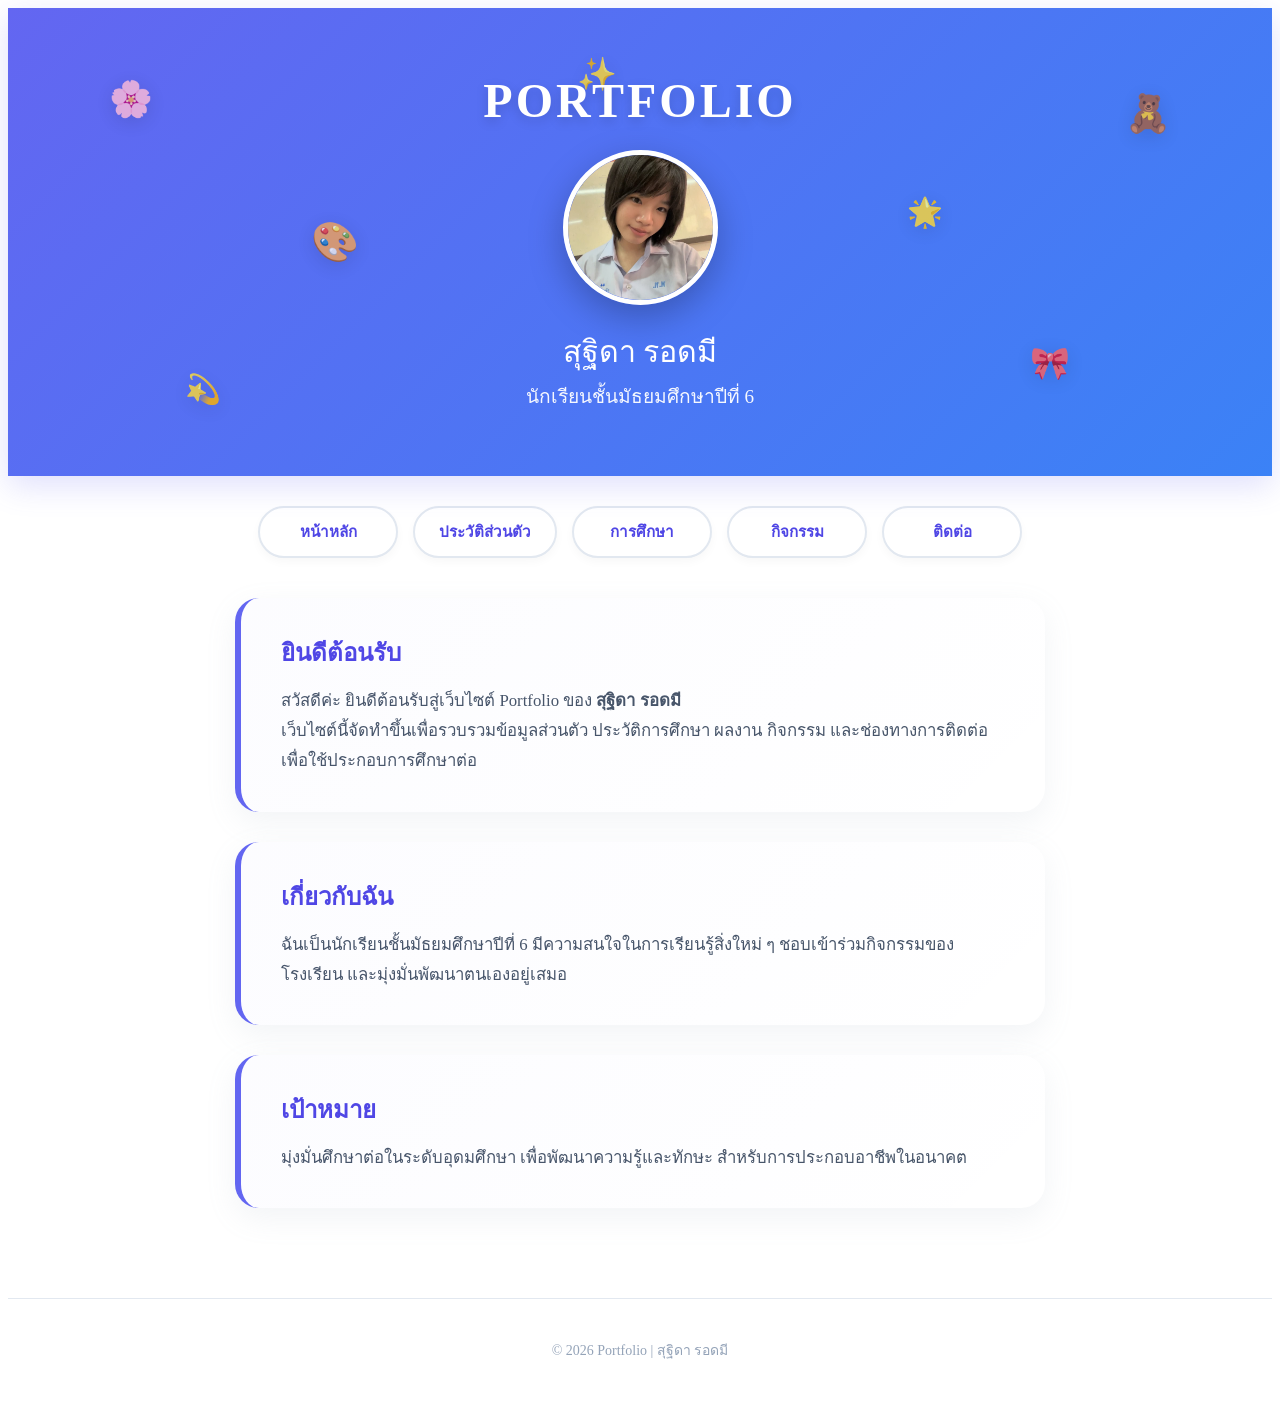
==== commit ad50430b: "Update index.html" ====
--- a/index.html
+++ b/index.html
@@ -6,7 +6,6 @@
     <meta name="viewport" content="width=device-width, initial-scale=1.0">
     <title>Portfolio สุฐิดา รอดมี</title>
     
-    <!-- ฟอนต์ Sarabun และไฟล์ Style -->
     <link rel="preconnect" href="https://fonts.googleapis.com">
     <link rel="preconnect" href="https://fonts.gstatic.com" crossorigin>
     <link href="https://fonts.googleapis.com/css2?family=Sarabun:wght@300;400;600&display=swap" rel="stylesheet">
@@ -17,12 +16,10 @@
 
 <header>
     <h1>PORTFOLIO</h1>
-    <!-- บีมใช้ที่อยู่รูปภาพ images/me.jpe ตามเดิมของคุณเลยนะคะ -->
     <img src="images/me.jpe" class="profile" alt="รูปโปรไฟล์">
     <h2>สุฐิดา รอดมี</h2>
     <p>นักเรียนชั้นมัธยมศึกษาปีที่ 6</p>
 
-    <!-- 🌟 กลุ่มสติกเกอร์ดุ๊กดิ๊กกระจายตัวรอบแบนเนอร์ -->
     <span class="sticker st-1">🌸</span>
     <span class="sticker st-2">💫</span>
     <span class="sticker st-3">🎨</span>
@@ -37,11 +34,9 @@
     <a href="personal.html">ประวัติส่วนตัว</a>
     <a href="education.html">การศึกษา</a>
     <a href="activities.html">กิจกรรม</a>
-    <!-- เปลี่ยนจาก contact.html มาเป็น #contact-section เพื่อให้กดแล้วเลื่อนลงมาด้านล่างทันที -->
-    <a href="#contact-section">ติดต่อ</a>
+    <a href="contact.html">ติดต่อ</a>
 </nav>
 
-<!-- กลุ่มเนื้อหาหลัก (Main Content) -->
 <main class="main-content">
 
     <section class="hero">
@@ -82,66 +77,6 @@
         </div>
     </section>
 
-    <!-- 📬 หน้าติดต่อ (Contact Section) สไตล์มินิมอลเกาหลีเหมือนกล่องด้านบน -->
-    <section id="contact-section" class="hero">
-        <div>
-            <h2>📬 ช่องทางการติดต่อ (Contact Me)</h2>
-            <p class="contact-subtitle">คุณสามารถทักทายหรือติดต่อสอบถามข้อมูลเพิ่มเติมผ่านช่องทางต่างๆ ด้านล่างนี้ได้เลยนะคะ ✨</p>
-            
-            <div class="contact-container">
-                <!-- 📞 เบอร์โทรศัพท์ -->
-                <div class="contact-card phone-card">
-                    <span class="contact-icon">📞</span>
-                    <div class="contact-info">
-                        <span class="contact-label">เบอร์โทรศัพท์</span>
-                        <!-- 💡 อย่าลืมเปลี่ยนเบอร์ตรง tel: และตัวเลขด้านล่างเป็นเบอร์จริงของคุณนะคะ -->
-                        <a href="tel:0981234567" class="contact-value">098-123-4567</a>
-                    </div>
-                </div>
-
-                <!-- ✉️ อีเมล -->
-                <div class="contact-card mail-card">
-                    <span class="contact-icon">✉️</span>
-                    <div class="contact-info">
-                        <span class="contact-label">อีเมล (Gmail)</span>
-                        <!-- 💡 เปลี่ยนเป็นเมลจริงของคุณได้เลยค่ะ -->
-                        <a href="mailto:suthida.rod@gmail.com" class="contact-value">suthida.rod@gmail.com</a>
-                    </div>
-                </div>
-
-                <!-- 📱 Facebook -->
-                <div class="contact-card fb-card">
-                    <span class="contact-icon">📱</span>
-                    <div class="contact-info">
-                        <span class="contact-label">Facebook</span>
-                        <!-- 💡 เปลี่ยนลิงก์หลัง href เป็นลิงก์เฟสบุ๊กของคุณนะคะ -->
-                        <a href="https://facebook.com/suthida.rodmee" target="_blank" class="contact-value">Suthida Rodmee</a>
-                    </div>
-                </div>
-
-                <!-- 📸 Instagram -->
-                <div class="contact-card ig-card">
-                    <span class="contact-icon">📸</span>
-                    <div class="contact-info">
-                        <span class="contact-label">Instagram</span>
-                        <!-- 💡 เปลี่ยนลิงก์หลัง href เป็นลิงก์ไอจีของคุณนะคะ -->
-                        <a href="https://instagram.com/suthida.rm" target="_blank" class="contact-value">@suthida.rm</a>
-                    </div>
-                </div>
-
-                <!-- 💬 Line ID -->
-                <div class="contact-card line-card">
-                    <span class="contact-icon">💬</span>
-                    <div class="contact-info">
-                        <span class="contact-label">Line ID</span>
-                        <!-- 💡 เปลี่ยนไอดีตรงท้ายสุดหลังสัญลักษณ์ ~ ให้เป็นไอดีไลน์ของคุณค่ะ -->
-                        <a href="https://line.me/ti/p/~suthida_line" target="_blank" class="contact-value">suthida_line</a>
-                    </div>
-                </div>
-            </div>
-        </div>
-    </section>
-
 </main>
 
 <footer>
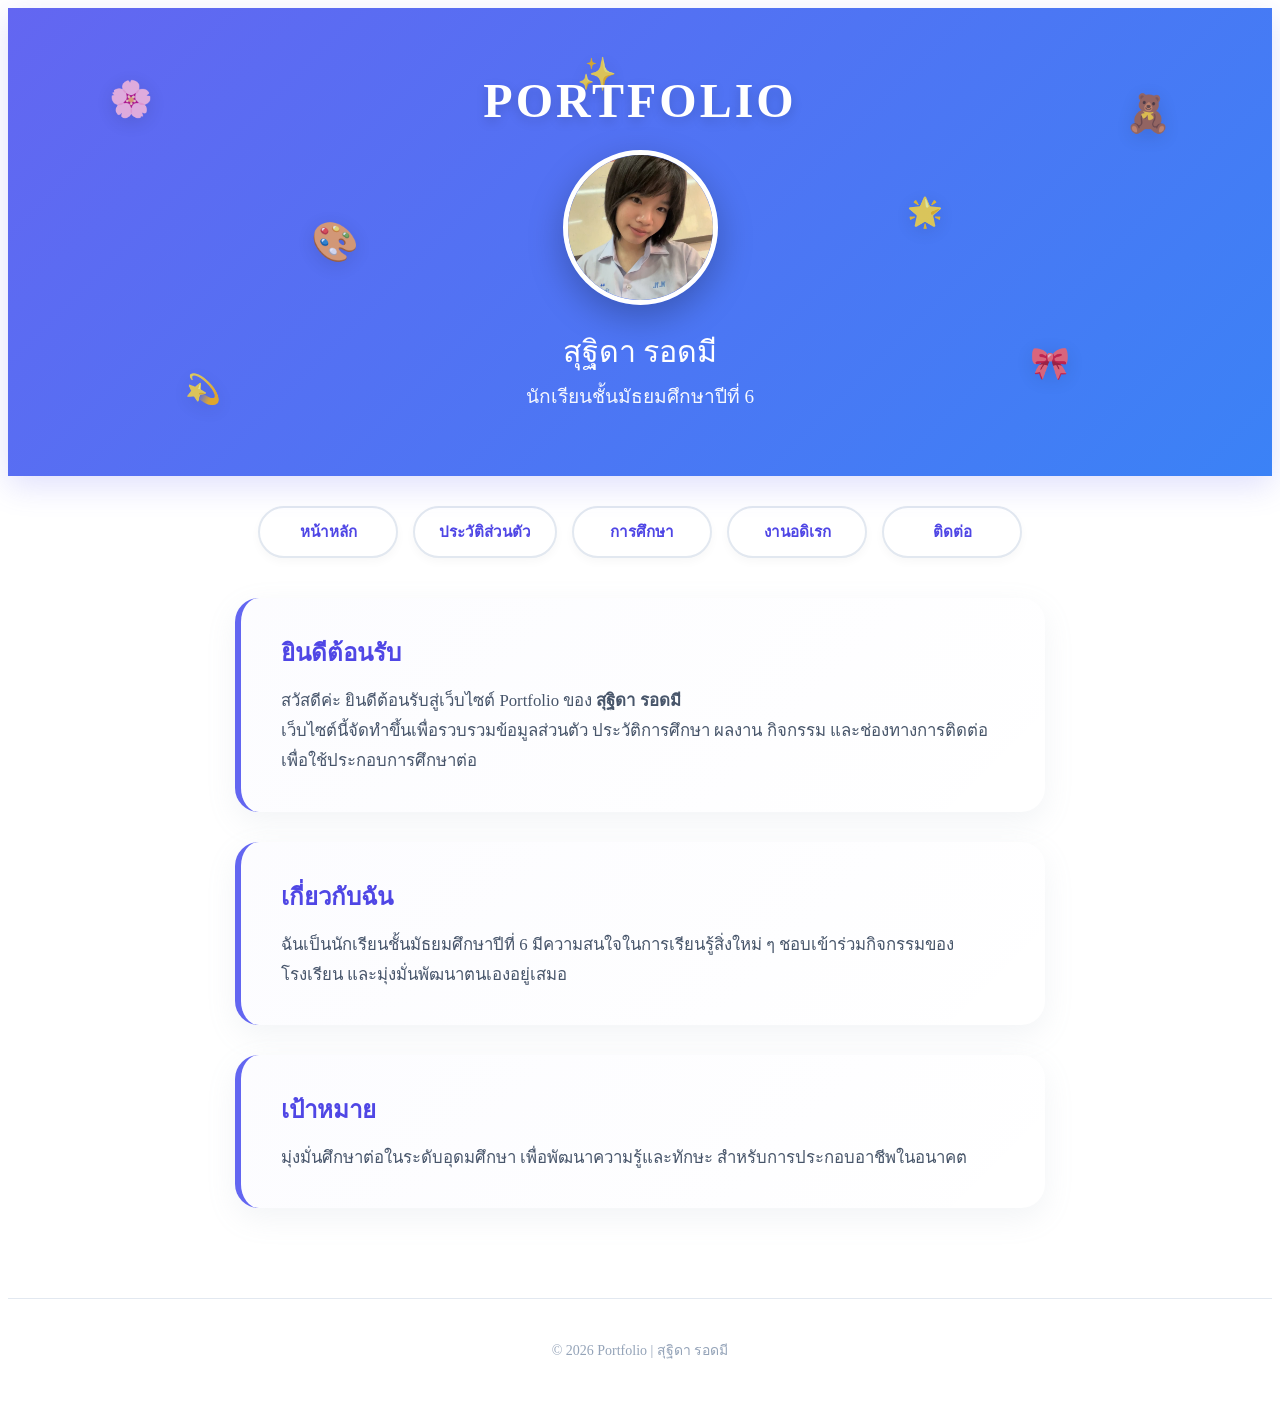
==== commit 8a718959: "Update index.html" ====
--- a/index.html
+++ b/index.html
@@ -33,7 +33,7 @@
     <a href="index.html">หน้าหลัก</a>
     <a href="personal.html">ประวัติส่วนตัว</a>
     <a href="education.html">การศึกษา</a>
-    <a href="activities.html">กิจกรรม</a>
+    <a href="activities.html">งานอดิเรก</a>
     <a href="contact.html">ติดต่อ</a>
 </nav>
 
